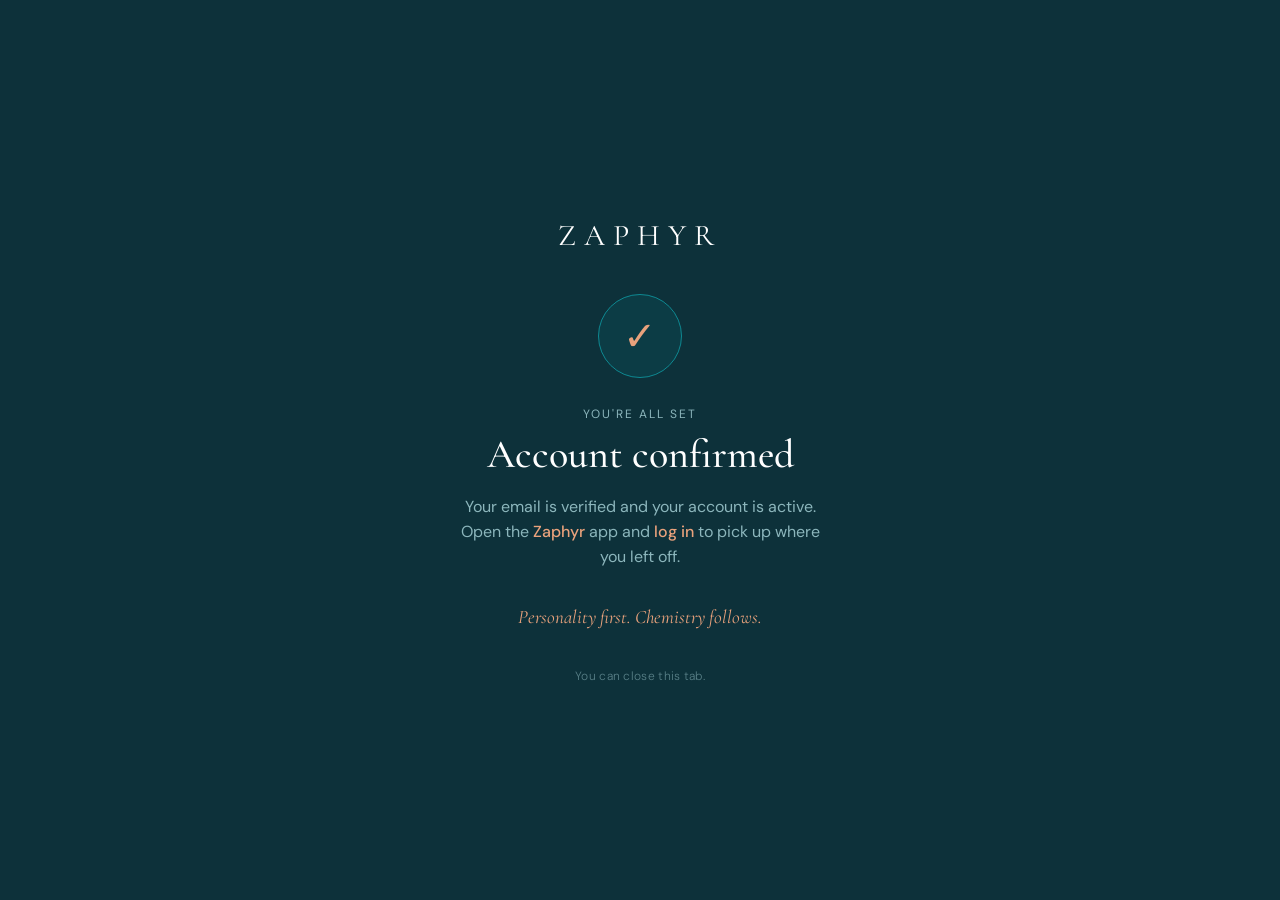
==== confirmed.html @ 3ef38d83 "Add files via upload" ====
<!DOCTYPE html>
<html lang="en">
<head>
  <meta charset="utf-8">
  <meta name="viewport" content="width=device-width, initial-scale=1.0">
  <title>Account confirmed · Zaphyr</title>
  <meta name="description" content="Your Zaphyr account is confirmed.">
  <link rel="preconnect" href="https://fonts.googleapis.com">
  <link rel="preconnect" href="https://fonts.gstatic.com" crossorigin>
  <link href="https://fonts.googleapis.com/css2?family=Cormorant+Garamond:ital,wght@0,400;0,500;1,400&family=DM+Sans:wght@300;400;500&display=swap" rel="stylesheet">
  <style>
    :root {
      --navy: #0D313A;
      --teal: #0E8992;
      --teal-light: #8CB6BC;
      --sand: #E9A27C;
      --white: #FFFFFF;
    }
    * { box-sizing: border-box; }
    html, body { margin: 0; padding: 0; }
    body {
      background-color: var(--navy);
      color: var(--white);
      font-family: 'DM Sans', -apple-system, Segoe UI, Helvetica, Arial, sans-serif;
      min-height: 100vh;
      display: flex;
      align-items: center;
      justify-content: center;
      padding: 24px;
    }
    .wrap { width: 100%; max-width: 460px; text-align: center; }
    .wordmark {
      font-family: 'Cormorant Garamond', Georgia, serif;
      font-size: 30px;
      letter-spacing: 8px;
      color: var(--white);
      margin: 0 0 40px;
    }
    .check {
      width: 84px;
      height: 84px;
      border-radius: 50%;
      border: 1.5px solid var(--teal);
      background: rgba(14, 137, 146, 0.12);
      display: flex;
      align-items: center;
      justify-content: center;
      margin: 0 auto 28px;
    }
    .check span { font-size: 40px; color: var(--sand); line-height: 1; }
    .eyebrow {
      font-size: 12px;
      letter-spacing: 2px;
      text-transform: uppercase;
      color: var(--teal-light);
      margin: 0 0 10px;
    }
    h1 {
      font-family: 'Cormorant Garamond', Georgia, serif;
      font-weight: 500;
      font-size: 40px;
      line-height: 44px;
      margin: 0 0 18px;
      color: var(--white);
    }
    .body {
      font-size: 16px;
      line-height: 25px;
      color: var(--teal-light);
      margin: 0 auto 36px;
      max-width: 380px;
    }
    .body strong { color: var(--sand); font-weight: 500; }
    .slogan {
      font-family: 'Cormorant Garamond', Georgia, serif;
      font-style: italic;
      font-size: 19px;
      color: var(--sand);
      margin: 0 0 8px;
    }
    .footer {
      font-family: 'DM Sans', sans-serif;
      font-weight: 300;
      font-size: 12px;
      letter-spacing: 0.3px;
      color: rgba(140, 182, 188, 0.6);
      margin: 40px 0 0;
    }
    @media (max-width: 380px) {
      h1 { font-size: 34px; line-height: 38px; }
    }
  </style>
</head>
<body>
  <main class="wrap">
    <p class="wordmark">ZAPHYR</p>

    <div class="check"><span>&#10003;</span></div>

    <p class="eyebrow">You're all set</p>
    <h1>Account confirmed</h1>
    <p class="body">
      Your email is verified and your account is active. Open the <strong>Zaphyr</strong> app and
      <strong>log in</strong> to pick up where you left off.
    </p>

    <p class="slogan">Personality first. Chemistry follows.</p>
    <p class="footer">You can close this tab.</p>
  </main>
</body>
</html>
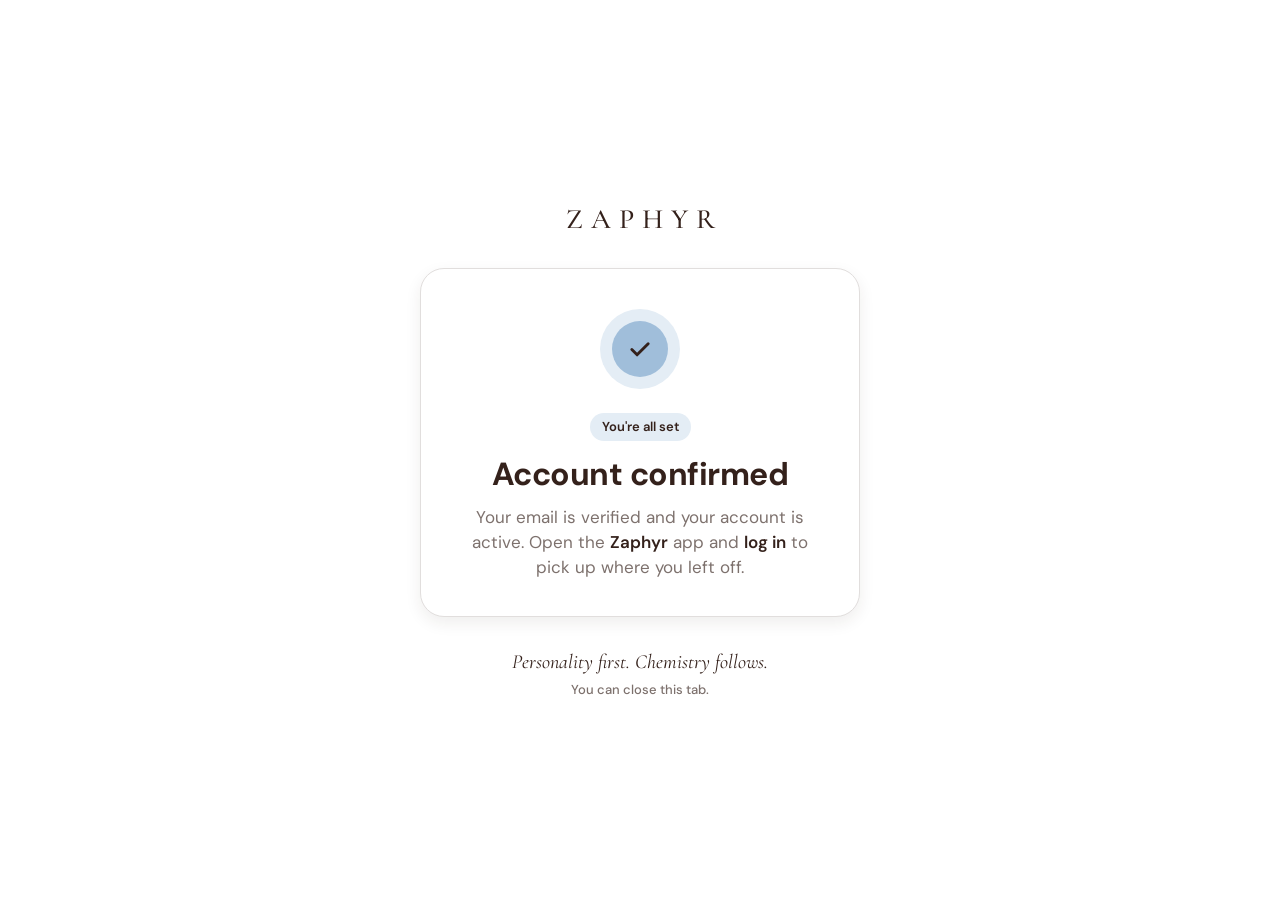
==== commit dc7b3901: "Restyle auth landing pages to the Zaphyr brand palette (zaphyr-7lf) Hellblau #A0BEDA, Schokobraun #3" ====
--- a/confirmed.html
+++ b/confirmed.html
@@ -5,89 +5,122 @@
   <meta name="viewport" content="width=device-width, initial-scale=1.0">
   <title>Account confirmed · Zaphyr</title>
   <meta name="description" content="Your Zaphyr account is confirmed.">
-  <link rel="preconnect" href="https://fonts.googleapis.com">
-  <link rel="preconnect" href="https://fonts.gstatic.com" crossorigin>
-  <link href="https://fonts.googleapis.com/css2?family=Cormorant+Garamond:ital,wght@0,400;0,500;1,400&family=DM+Sans:wght@300;400;500&display=swap" rel="stylesheet">
+  <!-- Fonts are self-hosted (assets/fonts/) so no request leaves this origin. -->
+  <link rel="preload" href="assets/fonts/dm-sans-normal-latin.woff2" as="font" type="font/woff2" crossorigin>
+  <link rel="preload" href="assets/fonts/cormorant-garamond-normal-latin.woff2" as="font" type="font/woff2" crossorigin>
+  <link href="assets/fonts/fonts.css" rel="stylesheet">
   <style>
+    /* Brand tokens, copied from zaphyr_mobile/constants/design.ts (Palette, Type,
+       Radius, Shadow). Hellblau #A0BEDA, Schokobraun #34211B, white. */
     :root {
-      --navy: #0D313A;
-      --teal: #0E8992;
-      --teal-light: #8CB6BC;
-      --sand: #E9A27C;
-      --white: #FFFFFF;
+      --bg: #FFFFFF;
+      --text: #34211B;           /* 15.2:1 on white */
+      --text-secondary: #7D716D; /* 4.7:1 on white */
+      --accent-soft: #A0BEDA;    /* Hellblau */
+      --tint: #E4EDF5;           /* Hellblau at 28% on white */
+      --hairline: #E1DEDD;
+      --shadow: 0 6px 16px rgba(52, 33, 27, 0.08);
+      --radius-xl: 24px;
+      --radius-pill: 999px;
     }
     * { box-sizing: border-box; }
     html, body { margin: 0; padding: 0; }
     body {
-      background-color: var(--navy);
-      color: var(--white);
+      background: var(--bg);
+      color: var(--text);
       font-family: 'DM Sans', -apple-system, Segoe UI, Helvetica, Arial, sans-serif;
+      -webkit-font-smoothing: antialiased;
       min-height: 100vh;
+      min-height: 100dvh;
       display: flex;
       align-items: center;
       justify-content: center;
-      padding: 24px;
+      padding: 32px 24px;
     }
-    .wrap { width: 100%; max-width: 460px; text-align: center; }
+    .wrap { width: 100%; max-width: 440px; text-align: center; }
     .wordmark {
       font-family: 'Cormorant Garamond', Georgia, serif;
-      font-size: 30px;
+      font-weight: 500;
+      font-size: 28px;
       letter-spacing: 8px;
-      color: var(--white);
-      margin: 0 0 40px;
+      padding-left: 8px; /* balances the trailing letter-spacing */
+      color: var(--text);
+      margin: 0 0 32px;
+    }
+    .card {
+      background: var(--bg);
+      border-radius: var(--radius-xl);
+      padding: 40px 32px 36px;
+      box-shadow: var(--shadow);
+      border: 1px solid var(--hairline);
     }
     .check {
-      width: 84px;
-      height: 84px;
+      width: 80px;
+      height: 80px;
       border-radius: 50%;
-      border: 1.5px solid var(--teal);
-      background: rgba(14, 137, 146, 0.12);
+      background: var(--tint);
       display: flex;
       align-items: center;
       justify-content: center;
-      margin: 0 auto 28px;
+      margin: 0 auto 24px;
     }
-    .check span { font-size: 40px; color: var(--sand); line-height: 1; }
+    .check-inner {
+      width: 56px;
+      height: 56px;
+      border-radius: 50%;
+      background: var(--accent-soft);
+      display: flex;
+      align-items: center;
+      justify-content: center;
+    }
+    .check svg { width: 28px; height: 28px; }
     .eyebrow {
-      font-size: 12px;
-      letter-spacing: 2px;
-      text-transform: uppercase;
-      color: var(--teal-light);
-      margin: 0 0 10px;
+      display: inline-block;
+      font-size: 13px;
+      line-height: 18px;
+      font-weight: 600;
+      color: var(--text);
+      background: var(--tint);
+      border-radius: var(--radius-pill);
+      padding: 5px 12px;
+      margin: 0 0 14px;
     }
     h1 {
-      font-family: 'Cormorant Garamond', Georgia, serif;
-      font-weight: 500;
-      font-size: 40px;
-      line-height: 44px;
-      margin: 0 0 18px;
-      color: var(--white);
+      font-weight: 700;
+      font-size: 32px;
+      line-height: 38px;
+      letter-spacing: -0.5px;
+      margin: 0 0 12px;
+      color: var(--text);
     }
     .body {
-      font-size: 16px;
+      font-size: 17px;
       line-height: 25px;
-      color: var(--teal-light);
-      margin: 0 auto 36px;
-      max-width: 380px;
+      color: var(--text-secondary);
+      margin: 0 auto;
+      max-width: 360px;
     }
-    .body strong { color: var(--sand); font-weight: 500; }
+    .body strong { color: var(--text); font-weight: 600; }
     .slogan {
       font-family: 'Cormorant Garamond', Georgia, serif;
       font-style: italic;
-      font-size: 19px;
-      color: var(--sand);
-      margin: 0 0 8px;
+      font-size: 20px;
+      line-height: 26px;
+      color: var(--text);
+      margin: 32px 0 6px;
     }
     .footer {
-      font-family: 'DM Sans', sans-serif;
-      font-weight: 300;
-      font-size: 12px;
-      letter-spacing: 0.3px;
-      color: rgba(140, 182, 188, 0.6);
-      margin: 40px 0 0;
+      font-size: 13px;
+      line-height: 18px;
+      font-weight: 500;
+      color: var(--text-secondary);
+      margin: 0;
     }
-    @media (max-width: 380px) {
-      h1 { font-size: 34px; line-height: 38px; }
+    /* Phones: no card chrome, the page itself is the white surface. */
+    @media (max-width: 520px) {
+      body { align-items: flex-start; padding-top: 56px; }
+      .card { box-shadow: none; border: none; padding: 0; border-radius: 0; }
+      h1 { font-size: 28px; line-height: 34px; }
     }
   </style>
 </head>
@@ -95,14 +128,20 @@
   <main class="wrap">
     <p class="wordmark">ZAPHYR</p>
 
-    <div class="check"><span>&#10003;</span></div>
+    <div class="card">
+      <div class="check" aria-hidden="true">
+        <div class="check-inner">
+          <svg viewBox="0 0 24 24" fill="none" stroke="#34211B" stroke-width="2.5" stroke-linecap="round" stroke-linejoin="round"><path d="M5 12.5l4.5 4.5L19 7.5"/></svg>
+        </div>
+      </div>
 
-    <p class="eyebrow">You're all set</p>
-    <h1>Account confirmed</h1>
-    <p class="body">
-      Your email is verified and your account is active. Open the <strong>Zaphyr</strong> app and
-      <strong>log in</strong> to pick up where you left off.
-    </p>
+      <p class="eyebrow">You're all set</p>
+      <h1>Account confirmed</h1>
+      <p class="body">
+        Your email is verified and your account is active. Open the <strong>Zaphyr</strong> app and
+        <strong>log in</strong> to pick up where you left off.
+      </p>
+    </div>
 
     <p class="slogan">Personality first. Chemistry follows.</p>
     <p class="footer">You can close this tab.</p>
--- a/assets/fonts/fonts.css
+++ b/assets/fonts/fonts.css
@@ -0,0 +1,150 @@
+/* Self-hosted copy of the Google Fonts CSS for Cormorant Garamond (italic 400; 400, 500)
+   and DM Sans (300, 400, 500, 600, 700), latin + latin-ext subsets only. DM Sans is a
+   variable font, so every weight points at the same file. Served same-origin so
+   no request reaches fonts.googleapis.com / fonts.gstatic.com (zaphyr-e1r).
+   Both families are SIL Open Font License 1.1 -- see OFL-*.txt in this folder. */
+
+/* latin-ext */
+@font-face {
+  font-family: 'Cormorant Garamond';
+  font-style: italic;
+  font-weight: 400;
+  font-display: swap;
+  src: url(cormorant-garamond-italic-latin-ext.woff2) format('woff2');
+  unicode-range: U+0100-02BA, U+02BD-02C5, U+02C7-02CC, U+02CE-02D7, U+02DD-02FF, U+0304, U+0308, U+0329, U+1D00-1DBF, U+1E00-1E9F, U+1EF2-1EFF, U+2020, U+20A0-20AB, U+20AD-20C0, U+2113, U+2C60-2C7F, U+A720-A7FF;
+}
+/* latin */
+@font-face {
+  font-family: 'Cormorant Garamond';
+  font-style: italic;
+  font-weight: 400;
+  font-display: swap;
+  src: url(cormorant-garamond-italic-latin.woff2) format('woff2');
+  unicode-range: U+0000-00FF, U+0131, U+0152-0153, U+02BB-02BC, U+02C6, U+02DA, U+02DC, U+0304, U+0308, U+0329, U+2000-206F, U+20AC, U+2122, U+2191, U+2193, U+2212, U+2215, U+FEFF, U+FFFD;
+}
+/* latin-ext */
+@font-face {
+  font-family: 'Cormorant Garamond';
+  font-style: normal;
+  font-weight: 400;
+  font-display: swap;
+  src: url(cormorant-garamond-normal-latin-ext.woff2) format('woff2');
+  unicode-range: U+0100-02BA, U+02BD-02C5, U+02C7-02CC, U+02CE-02D7, U+02DD-02FF, U+0304, U+0308, U+0329, U+1D00-1DBF, U+1E00-1E9F, U+1EF2-1EFF, U+2020, U+20A0-20AB, U+20AD-20C0, U+2113, U+2C60-2C7F, U+A720-A7FF;
+}
+/* latin */
+@font-face {
+  font-family: 'Cormorant Garamond';
+  font-style: normal;
+  font-weight: 400;
+  font-display: swap;
+  src: url(cormorant-garamond-normal-latin.woff2) format('woff2');
+  unicode-range: U+0000-00FF, U+0131, U+0152-0153, U+02BB-02BC, U+02C6, U+02DA, U+02DC, U+0304, U+0308, U+0329, U+2000-206F, U+20AC, U+2122, U+2191, U+2193, U+2212, U+2215, U+FEFF, U+FFFD;
+}
+/* latin-ext */
+@font-face {
+  font-family: 'Cormorant Garamond';
+  font-style: normal;
+  font-weight: 500;
+  font-display: swap;
+  src: url(cormorant-garamond-normal-latin-ext.woff2) format('woff2');
+  unicode-range: U+0100-02BA, U+02BD-02C5, U+02C7-02CC, U+02CE-02D7, U+02DD-02FF, U+0304, U+0308, U+0329, U+1D00-1DBF, U+1E00-1E9F, U+1EF2-1EFF, U+2020, U+20A0-20AB, U+20AD-20C0, U+2113, U+2C60-2C7F, U+A720-A7FF;
+}
+/* latin */
+@font-face {
+  font-family: 'Cormorant Garamond';
+  font-style: normal;
+  font-weight: 500;
+  font-display: swap;
+  src: url(cormorant-garamond-normal-latin.woff2) format('woff2');
+  unicode-range: U+0000-00FF, U+0131, U+0152-0153, U+02BB-02BC, U+02C6, U+02DA, U+02DC, U+0304, U+0308, U+0329, U+2000-206F, U+20AC, U+2122, U+2191, U+2193, U+2212, U+2215, U+FEFF, U+FFFD;
+}
+/* latin-ext */
+@font-face {
+  font-family: 'DM Sans';
+  font-style: normal;
+  font-weight: 300;
+  font-display: swap;
+  src: url(dm-sans-normal-latin-ext.woff2) format('woff2');
+  unicode-range: U+0100-02BA, U+02BD-02C5, U+02C7-02CC, U+02CE-02D7, U+02DD-02FF, U+0304, U+0308, U+0329, U+1D00-1DBF, U+1E00-1E9F, U+1EF2-1EFF, U+2020, U+20A0-20AB, U+20AD-20C0, U+2113, U+2C60-2C7F, U+A720-A7FF;
+}
+/* latin */
+@font-face {
+  font-family: 'DM Sans';
+  font-style: normal;
+  font-weight: 300;
+  font-display: swap;
+  src: url(dm-sans-normal-latin.woff2) format('woff2');
+  unicode-range: U+0000-00FF, U+0131, U+0152-0153, U+02BB-02BC, U+02C6, U+02DA, U+02DC, U+0304, U+0308, U+0329, U+2000-206F, U+20AC, U+2122, U+2191, U+2193, U+2212, U+2215, U+FEFF, U+FFFD;
+}
+/* latin-ext */
+@font-face {
+  font-family: 'DM Sans';
+  font-style: normal;
+  font-weight: 400;
+  font-display: swap;
+  src: url(dm-sans-normal-latin-ext.woff2) format('woff2');
+  unicode-range: U+0100-02BA, U+02BD-02C5, U+02C7-02CC, U+02CE-02D7, U+02DD-02FF, U+0304, U+0308, U+0329, U+1D00-1DBF, U+1E00-1E9F, U+1EF2-1EFF, U+2020, U+20A0-20AB, U+20AD-20C0, U+2113, U+2C60-2C7F, U+A720-A7FF;
+}
+/* latin */
+@font-face {
+  font-family: 'DM Sans';
+  font-style: normal;
+  font-weight: 400;
+  font-display: swap;
+  src: url(dm-sans-normal-latin.woff2) format('woff2');
+  unicode-range: U+0000-00FF, U+0131, U+0152-0153, U+02BB-02BC, U+02C6, U+02DA, U+02DC, U+0304, U+0308, U+0329, U+2000-206F, U+20AC, U+2122, U+2191, U+2193, U+2212, U+2215, U+FEFF, U+FFFD;
+}
+/* latin-ext */
+@font-face {
+  font-family: 'DM Sans';
+  font-style: normal;
+  font-weight: 500;
+  font-display: swap;
+  src: url(dm-sans-normal-latin-ext.woff2) format('woff2');
+  unicode-range: U+0100-02BA, U+02BD-02C5, U+02C7-02CC, U+02CE-02D7, U+02DD-02FF, U+0304, U+0308, U+0329, U+1D00-1DBF, U+1E00-1E9F, U+1EF2-1EFF, U+2020, U+20A0-20AB, U+20AD-20C0, U+2113, U+2C60-2C7F, U+A720-A7FF;
+}
+/* latin */
+@font-face {
+  font-family: 'DM Sans';
+  font-style: normal;
+  font-weight: 500;
+  font-display: swap;
+  src: url(dm-sans-normal-latin.woff2) format('woff2');
+  unicode-range: U+0000-00FF, U+0131, U+0152-0153, U+02BB-02BC, U+02C6, U+02DA, U+02DC, U+0304, U+0308, U+0329, U+2000-206F, U+20AC, U+2122, U+2191, U+2193, U+2212, U+2215, U+FEFF, U+FFFD;
+}
+/* latin-ext */
+@font-face {
+  font-family: 'DM Sans';
+  font-style: normal;
+  font-weight: 600;
+  font-display: swap;
+  src: url(dm-sans-normal-latin-ext.woff2) format('woff2');
+  unicode-range: U+0100-02BA, U+02BD-02C5, U+02C7-02CC, U+02CE-02D7, U+02DD-02FF, U+0304, U+0308, U+0329, U+1D00-1DBF, U+1E00-1E9F, U+1EF2-1EFF, U+2020, U+20A0-20AB, U+20AD-20C0, U+2113, U+2C60-2C7F, U+A720-A7FF;
+}
+/* latin */
+@font-face {
+  font-family: 'DM Sans';
+  font-style: normal;
+  font-weight: 600;
+  font-display: swap;
+  src: url(dm-sans-normal-latin.woff2) format('woff2');
+  unicode-range: U+0000-00FF, U+0131, U+0152-0153, U+02BB-02BC, U+02C6, U+02DA, U+02DC, U+0304, U+0308, U+0329, U+2000-206F, U+20AC, U+2122, U+2191, U+2193, U+2212, U+2215, U+FEFF, U+FFFD;
+}
+/* latin-ext */
+@font-face {
+  font-family: 'DM Sans';
+  font-style: normal;
+  font-weight: 700;
+  font-display: swap;
+  src: url(dm-sans-normal-latin-ext.woff2) format('woff2');
+  unicode-range: U+0100-02BA, U+02BD-02C5, U+02C7-02CC, U+02CE-02D7, U+02DD-02FF, U+0304, U+0308, U+0329, U+1D00-1DBF, U+1E00-1E9F, U+1EF2-1EFF, U+2020, U+20A0-20AB, U+20AD-20C0, U+2113, U+2C60-2C7F, U+A720-A7FF;
+}
+/* latin */
+@font-face {
+  font-family: 'DM Sans';
+  font-style: normal;
+  font-weight: 700;
+  font-display: swap;
+  src: url(dm-sans-normal-latin.woff2) format('woff2');
+  unicode-range: U+0000-00FF, U+0131, U+0152-0153, U+02BB-02BC, U+02C6, U+02DA, U+02DC, U+0304, U+0308, U+0329, U+2000-206F, U+20AC, U+2122, U+2191, U+2193, U+2212, U+2215, U+FEFF, U+FFFD;
+}
